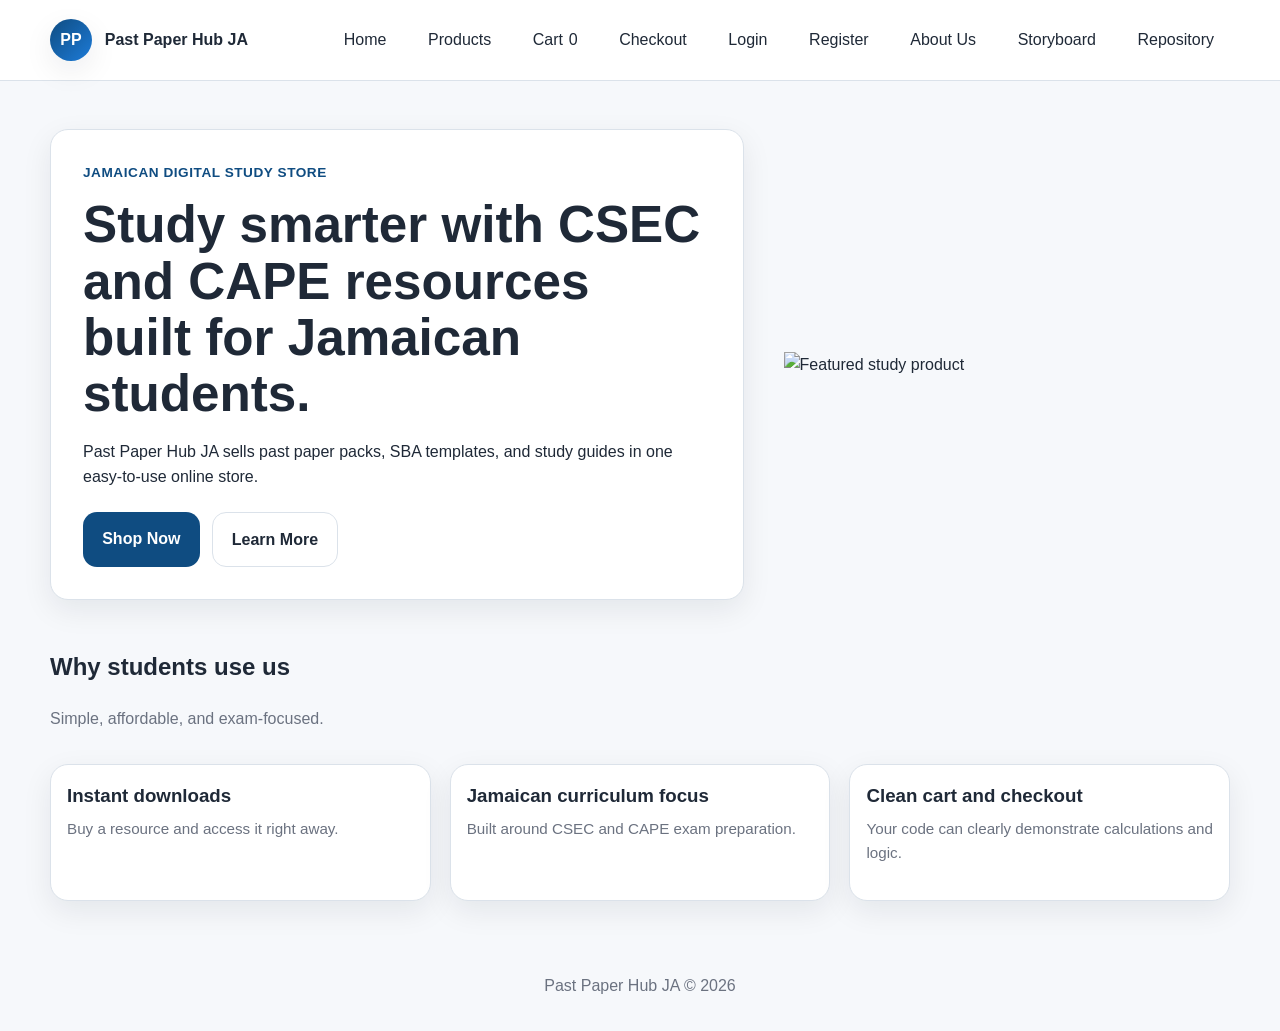
==== index.html @ 888a629d "Add files via upload" ====
<!DOCTYPE html>
<html lang="en">
<head>
  <meta charset="UTF-8">
  <meta name="viewport" content="width=device-width, initial-scale=1.0">
  <title>Past Paper Hub JA | Home</title>
  <link rel="stylesheet" href="../style.css">
</head>
<body>

<header>
  <div class="container navbar">
    <a class="brand" href="index.html">
      <span class="brand-badge">PP</span>
      <span>Past Paper Hub JA</span>
    </a>
    <nav aria-label="Main navigation">
      <ul>
        <li><a class="nav-link" href="index.html">Home</a></li>
        <li><a class="nav-link" href="products.html">Products</a></li>
        <li><a class="nav-link" href="cart.html">Cart <span data-cart-count>0</span></a></li>
        <li><a class="nav-link" href="checkout.html">Checkout</a></li>
        <li><a class="nav-link" href="login.html">Login</a></li>
        <li><a class="nav-link" href="register.html">Register</a></li>
        <li><a class="nav-link" href="about.html">About Us</a></li>
        <li><a class="nav-link" href="../Assets/StoryBoard.pdf" target="_blank" rel="noopener noreferrer">Storyboard</a></li>
        <li><a class="nav-link" href="https://github.com/jelorniejarrett-2402228/Past_Paper_Hub_JA_" target="_blank" rel="noopener noreferrer">Repository</a></li>
      </ul>
    </nav>
  </div>
</header>

  <main>
    <section class="hero">
      <div class="container hero-grid">
        <div class="hero-card">
          <p class="kicker">Jamaican digital study store</p>
          <h1>Study smarter with CSEC and CAPE resources built for Jamaican students.</h1>
          <p>Past Paper Hub JA sells past paper packs, SBA templates, and study guides in one easy-to-use online store.</p>
          <div class="hero-actions">
            <a class="btn btn-primary" href="products.html">Shop Now</a>
            <a class="btn btn-outline" href="about.html">Learn More</a>
          </div>
        </div>
        <div class="hero-image">
          <img src="../Assets/csec-maths.jpg" alt="Featured study product">
        </div>
      </div>
    </section>

    <section class="section">
      <div class="container">
        <div class="section-title">
          <div>
            <h2>Why students use us</h2>
            <p>Simple, affordable, and exam-focused.</p>
          </div>
        </div>
        <div class="grid products-grid">
          <article class="card">
            <div class="card-body">
              <h3>Instant downloads</h3>
              <p class="meta">Buy a resource and access it right away.</p>
            </div>
          </article>
          <article class="card">
            <div class="card-body">
              <h3>Jamaican curriculum focus</h3>
              <p class="meta">Built around CSEC and CAPE exam preparation.</p>
            </div>
          </article>
          <article class="card">
            <div class="card-body">
              <h3>Clean cart and checkout</h3>
              <p class="meta">Your code can clearly demonstrate calculations and logic.</p>
            </div>
          </article>
        </div>
      </div>
    </section>
  </main>
  <footer><div class="container">Past Paper Hub JA © 2026</div></footer>
  <script src="script.js"></script>
</body>
</html>
---- style.css ----
:root {
  --bg: #f6f8fb;
  --surface: #ffffff;
  --text: #1f2937;
  --muted: #6b7280;
  --primary: #0f4c81;
  --primary-dark: #0b375c;
  --accent: #f59e0b;
  --border: #dbe2ea;
  --success: #166534;
  --shadow: 0 10px 30px rgba(15, 23, 42, 0.08);
  --radius: 18px;
  --max-width: 1180px;
  --font: Arial, Helvetica, sans-serif;
}

* { box-sizing: border-box; }
html { scroll-behavior: smooth; }
body {
  margin: 0;
  font-family: var(--font);
  color: var(--text);
  background: var(--bg);
  line-height: 1.6;
}
img { max-width: 100%; display: block; }
a { color: inherit; text-decoration: none; }
.container {
  width: min(100% - 2rem, var(--max-width));
  margin-inline: auto;
}
header {
  position: sticky; top: 0; z-index: 100;
  background: rgba(255, 255, 255, 0.94);
  backdrop-filter: blur(8px);
  border-bottom: 1px solid var(--border);
}
.navbar {
  display: flex; align-items: center; justify-content: space-between;
  gap: 1rem; padding: 1rem 0;
}
.brand {
  display: flex; align-items: center; gap: .8rem; font-weight: 700;
}
.brand-badge {
  width: 42px; height: 42px; border-radius: 50%;
  display: grid; place-items: center;
  background: linear-gradient(135deg, var(--primary), #1d7bd8);
  color: white; box-shadow: var(--shadow);
}
nav ul {
  list-style: none; padding: 0; margin: 0;
  display: flex; flex-wrap: wrap; gap: .6rem;
}
nav a, .nav-link {
  display: inline-flex; align-items: center; gap: .35rem;
  padding: .7rem 1rem; border-radius: 999px; transition: .2s ease;
}
nav a:hover, nav a:focus, .nav-link:hover, .nav-link:focus {
  background: #e8f1fb; outline: none;
}
.nav-link.active { background: var(--primary); color: white; }
.hero { padding: 3rem 0 2rem; }
.hero-grid {
  display: grid; grid-template-columns: 1.2fr .8fr; gap: 1.5rem; align-items: center;
}
.hero-card, .card, .panel, .table-wrap, .form-card, .summary-card, .modal-content {
  background: var(--surface); border: 1px solid var(--border);
  border-radius: var(--radius); box-shadow: var(--shadow);
}
.hero-card { padding: 2rem; }
.kicker {
  color: var(--primary); font-weight: 700; letter-spacing: .04em;
  text-transform: uppercase; font-size: .85rem;
}
h1, h2, h3, p { margin-top: 0; }
h1 { font-size: clamp(2rem, 4vw, 3.5rem); line-height: 1.1; margin-bottom: 1rem; }
.hero-actions {
  display: flex; flex-wrap: wrap; gap: .75rem; margin-top: 1.4rem;
}
.btn {
  border: none; cursor: pointer; padding: .85rem 1.2rem;
  border-radius: 14px; font-weight: 700;
  transition: transform .15s ease, background .2s ease, opacity .2s ease;
}
.btn:hover { transform: translateY(-1px); }
.btn-primary { background: var(--primary); color: white; }
.btn-primary:hover { background: var(--primary-dark); }
.btn-outline { background: transparent; border: 1px solid var(--border); color: var(--text); }
.btn-danger { background: #dc2626; color: white; }
.btn-soft { background: #eef4fb; color: var(--primary-dark); }
.hero-image { padding: 1rem; }
.section { padding: 1rem 0 3rem; }
.section-title {
  display: flex; justify-content: space-between; align-items: end;
  gap: 1rem; margin-bottom: 1rem;
}
.section-title p { color: var(--muted); }
.grid { display: grid; gap: 1.2rem; }
.products-grid { grid-template-columns: repeat(auto-fit, minmax(240px, 1fr)); }
.card { overflow: hidden; }
.card-body { padding: 1rem 1rem 1.2rem; }
.card h3 { margin-bottom: .4rem; }
.price { font-weight: 700; color: var(--primary); }
.tag {
  display: inline-block; font-size: .8rem; background: #edf4ff; color: var(--primary-dark);
  padding: .3rem .55rem; border-radius: 999px; margin-bottom: .75rem;
}
.meta { color: var(--muted); font-size: .95rem; }
.card-actions { display: flex; gap: .6rem; margin-top: 1rem; }
.card-actions .btn { flex: 1; }
.form-card, .summary-card, .panel { padding: 1.3rem; }
.form-grid {
  display: grid; grid-template-columns: repeat(2, minmax(0, 1fr)); gap: 1rem;
}
.span-all { grid-column: 1 / -1; }
.two-col { grid-template-columns: 1fr 1fr; }
label { display: block; font-weight: 700; margin-bottom: .4rem; }
input, select, textarea {
  width: 100%; padding: .85rem .95rem; border-radius: 12px;
  border: 1px solid var(--border); font: inherit; background: white;
}
input:focus, select:focus, textarea:focus {
  outline: 2px solid rgba(15, 76, 129, .18); border-color: var(--primary);
}
.form-help { color: var(--muted); font-size: .92rem; margin-top: .35rem; }
.message {
  margin-top: 1rem; padding: .9rem 1rem; border-radius: 14px; display: none;
}
.message.success {
  display: block; background: #ecfdf5; color: var(--success);
  border: 1px solid #bbf7d0;
}
.message.error {
  display: block; background: #fef2f2; color: #b91c1c;
  border: 1px solid #fecaca;
}
.table-wrap { overflow-x: auto; }
table { width: 100%; border-collapse: collapse; }
th, td { padding: .9rem .75rem; border-bottom: 1px solid var(--border); text-align: left; }
th { background: #f8fbff; }
.cart-actions, .checkout-actions {
  display: flex; flex-wrap: wrap; gap: .75rem; margin-top: 1rem;
}
.checkout-layout { display: grid; grid-template-columns: 1fr .8fr; gap: 1.2rem; }
.summary-list { display: grid; gap: .75rem; margin-top: 1rem; }
.summary-row {
  display: flex; justify-content: space-between; gap: 1rem;
  padding-bottom: .7rem; border-bottom: 1px dashed var(--border);
}
.summary-row strong { color: var(--primary-dark); }
footer { padding: 1.5rem 0 2rem; color: var(--muted); text-align: center; }
.alert {
  padding: .85rem 1rem; border-radius: 14px; background: #eff6ff;
  border: 1px solid #bfdbfe; margin-bottom: 1rem;
}
.modal {
  position: fixed; inset: 0; display: none; place-items: center;
  background: rgba(15, 23, 42, 0.55); padding: 1rem;
}
.modal.show { display: grid; }
.modal-content {
  width: min(520px, 100%); padding: 1.4rem;
}

/* IA#2 CSS - Responsive layout for mobile and desktop */
@media (max-width: 950px) {
  .hero-grid, .checkout-layout { grid-template-columns: 1fr; }
}
@media (max-width: 700px) {
  .navbar { flex-direction: column; align-items: flex-start; }
  nav ul { width: 100%; }
  nav a, .nav-link { width: 100%; justify-content: center; }
  .form-grid { grid-template-columns: 1fr; }
  .hero-card { padding: 1.4rem; }
}
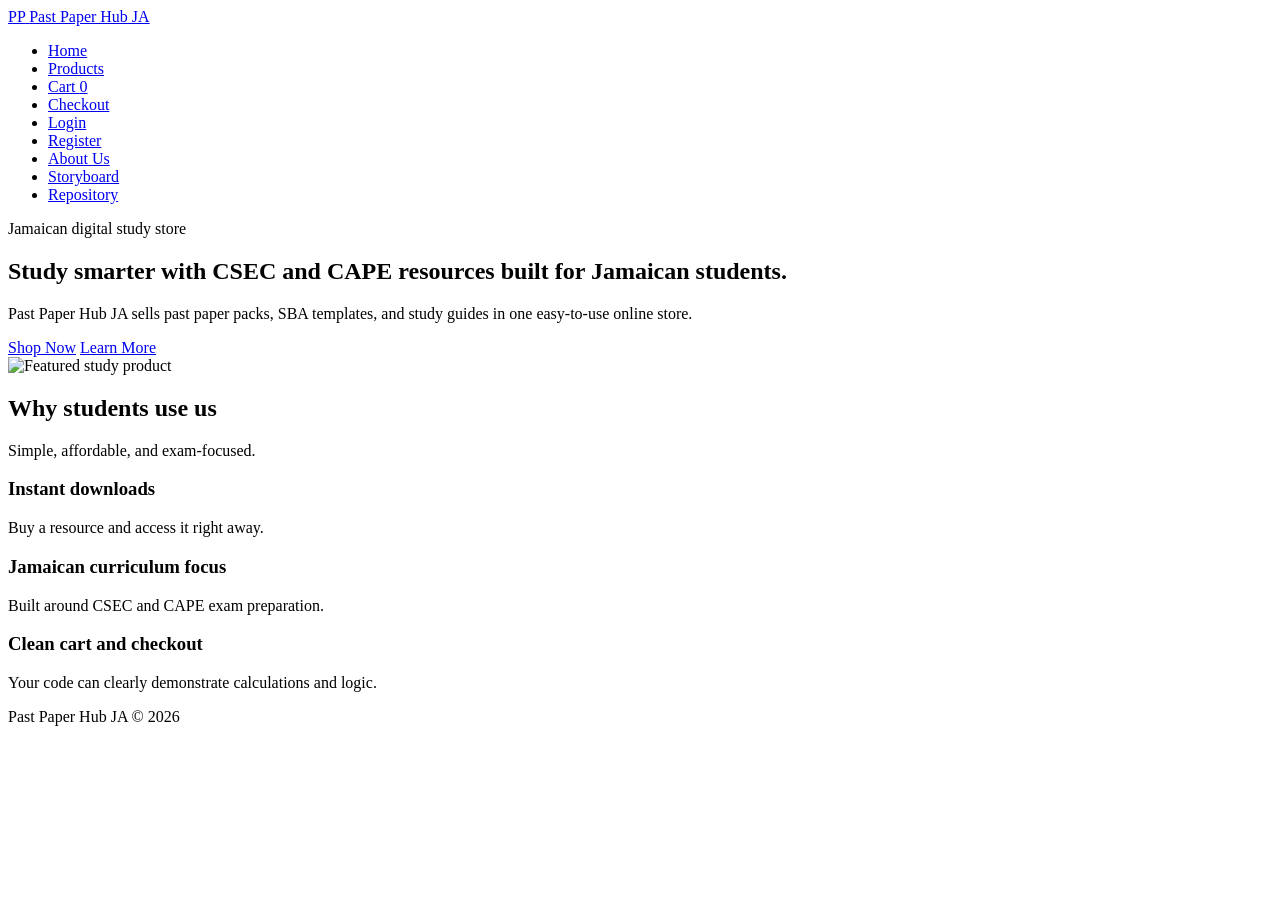
==== commit aea06ac8: "Update index.html" ====
--- a/index.html
+++ b/index.html
@@ -4,7 +4,7 @@
   <meta charset="UTF-8">
   <meta name="viewport" content="width=device-width, initial-scale=1.0">
   <title>Past Paper Hub JA | Home</title>
-  <link rel="stylesheet" href="../style.css">
+  <link rel="stylesheet" href="../css/style.css">
 </head>
 <body>
 
@@ -82,4 +82,4 @@
   <footer><div class="container">Past Paper Hub JA © 2026</div></footer>
   <script src="script.js"></script>
 </body>
-</html>+</html>
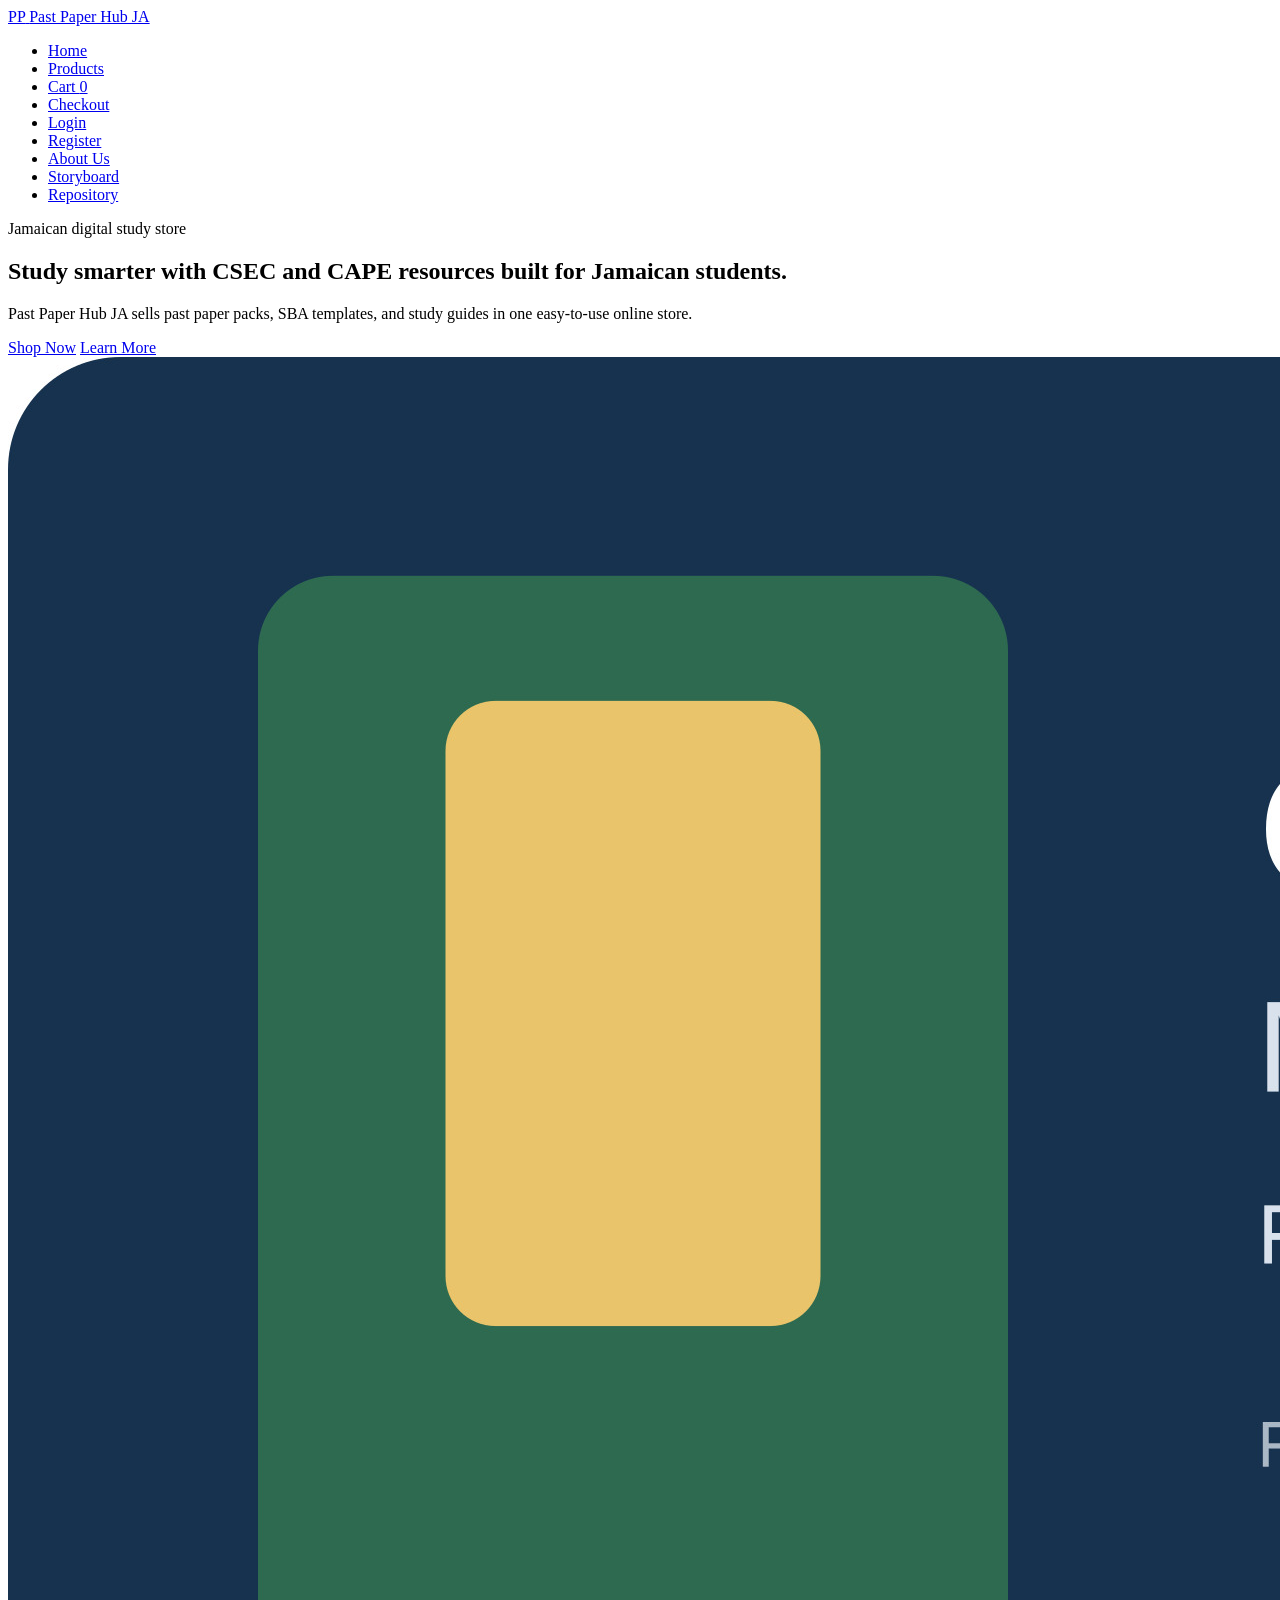
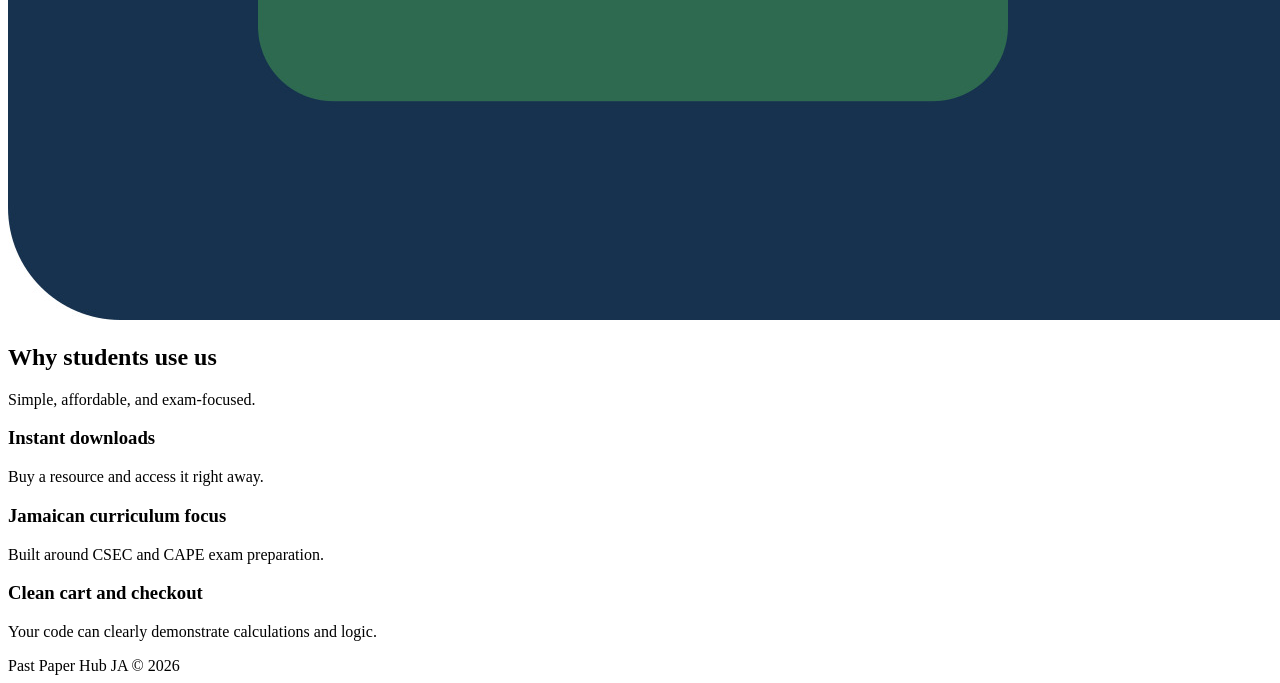
==== commit 601a8b3f: "Update index.html" ====
--- a/index.html
+++ b/index.html
@@ -43,7 +43,7 @@
           </div>
         </div>
         <div class="hero-image">
-          <img src="../Assets/csec-maths.jpg" alt="Featured study product">
+          <img src="csec-maths.jpg" alt="Featured study product">
         </div>
       </div>
     </section>
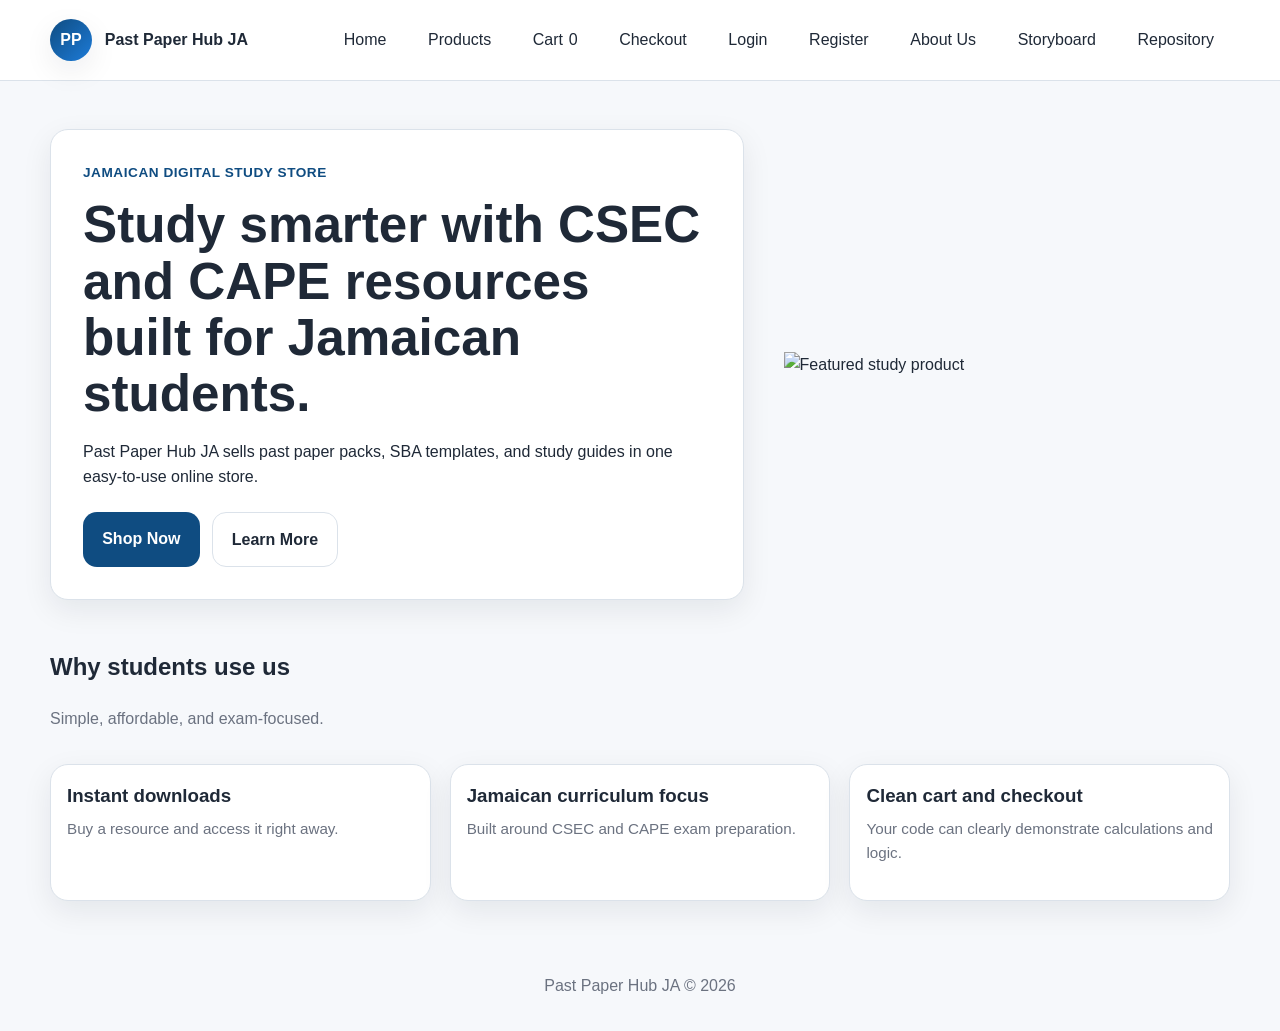
==== commit e2016560: "Update index.html" ====
--- a/index.html
+++ b/index.html
@@ -4,7 +4,7 @@
   <meta charset="UTF-8">
   <meta name="viewport" content="width=device-width, initial-scale=1.0">
   <title>Past Paper Hub JA | Home</title>
-  <link rel="stylesheet" href="../css/style.css">
+  <link rel="stylesheet" href="style.css">
 </head>
 <body>
 
@@ -43,7 +43,7 @@
           </div>
         </div>
         <div class="hero-image">
-          <img src="csec-maths.jpg" alt="Featured study product">
+          <img src="../Assets/csec-maths.jpg" alt="Featured study product">
         </div>
       </div>
     </section>
--- a/style.css
+++ b/style.css
@@ -0,0 +1,176 @@
+:root {
+  --bg: #f6f8fb;
+  --surface: #ffffff;
+  --text: #1f2937;
+  --muted: #6b7280;
+  --primary: #0f4c81;
+  --primary-dark: #0b375c;
+  --accent: #f59e0b;
+  --border: #dbe2ea;
+  --success: #166534;
+  --shadow: 0 10px 30px rgba(15, 23, 42, 0.08);
+  --radius: 18px;
+  --max-width: 1180px;
+  --font: Arial, Helvetica, sans-serif;
+}
+
+* { box-sizing: border-box; }
+html { scroll-behavior: smooth; }
+body {
+  margin: 0;
+  font-family: var(--font);
+  color: var(--text);
+  background: var(--bg);
+  line-height: 1.6;
+}
+img { max-width: 100%; display: block; }
+a { color: inherit; text-decoration: none; }
+.container {
+  width: min(100% - 2rem, var(--max-width));
+  margin-inline: auto;
+}
+header {
+  position: sticky; top: 0; z-index: 100;
+  background: rgba(255, 255, 255, 0.94);
+  backdrop-filter: blur(8px);
+  border-bottom: 1px solid var(--border);
+}
+.navbar {
+  display: flex; align-items: center; justify-content: space-between;
+  gap: 1rem; padding: 1rem 0;
+}
+.brand {
+  display: flex; align-items: center; gap: .8rem; font-weight: 700;
+}
+.brand-badge {
+  width: 42px; height: 42px; border-radius: 50%;
+  display: grid; place-items: center;
+  background: linear-gradient(135deg, var(--primary), #1d7bd8);
+  color: white; box-shadow: var(--shadow);
+}
+nav ul {
+  list-style: none; padding: 0; margin: 0;
+  display: flex; flex-wrap: wrap; gap: .6rem;
+}
+nav a, .nav-link {
+  display: inline-flex; align-items: center; gap: .35rem;
+  padding: .7rem 1rem; border-radius: 999px; transition: .2s ease;
+}
+nav a:hover, nav a:focus, .nav-link:hover, .nav-link:focus {
+  background: #e8f1fb; outline: none;
+}
+.nav-link.active { background: var(--primary); color: white; }
+.hero { padding: 3rem 0 2rem; }
+.hero-grid {
+  display: grid; grid-template-columns: 1.2fr .8fr; gap: 1.5rem; align-items: center;
+}
+.hero-card, .card, .panel, .table-wrap, .form-card, .summary-card, .modal-content {
+  background: var(--surface); border: 1px solid var(--border);
+  border-radius: var(--radius); box-shadow: var(--shadow);
+}
+.hero-card { padding: 2rem; }
+.kicker {
+  color: var(--primary); font-weight: 700; letter-spacing: .04em;
+  text-transform: uppercase; font-size: .85rem;
+}
+h1, h2, h3, p { margin-top: 0; }
+h1 { font-size: clamp(2rem, 4vw, 3.5rem); line-height: 1.1; margin-bottom: 1rem; }
+.hero-actions {
+  display: flex; flex-wrap: wrap; gap: .75rem; margin-top: 1.4rem;
+}
+.btn {
+  border: none; cursor: pointer; padding: .85rem 1.2rem;
+  border-radius: 14px; font-weight: 700;
+  transition: transform .15s ease, background .2s ease, opacity .2s ease;
+}
+.btn:hover { transform: translateY(-1px); }
+.btn-primary { background: var(--primary); color: white; }
+.btn-primary:hover { background: var(--primary-dark); }
+.btn-outline { background: transparent; border: 1px solid var(--border); color: var(--text); }
+.btn-danger { background: #dc2626; color: white; }
+.btn-soft { background: #eef4fb; color: var(--primary-dark); }
+.hero-image { padding: 1rem; }
+.section { padding: 1rem 0 3rem; }
+.section-title {
+  display: flex; justify-content: space-between; align-items: end;
+  gap: 1rem; margin-bottom: 1rem;
+}
+.section-title p { color: var(--muted); }
+.grid { display: grid; gap: 1.2rem; }
+.products-grid { grid-template-columns: repeat(auto-fit, minmax(240px, 1fr)); }
+.card { overflow: hidden; }
+.card-body { padding: 1rem 1rem 1.2rem; }
+.card h3 { margin-bottom: .4rem; }
+.price { font-weight: 700; color: var(--primary); }
+.tag {
+  display: inline-block; font-size: .8rem; background: #edf4ff; color: var(--primary-dark);
+  padding: .3rem .55rem; border-radius: 999px; margin-bottom: .75rem;
+}
+.meta { color: var(--muted); font-size: .95rem; }
+.card-actions { display: flex; gap: .6rem; margin-top: 1rem; }
+.card-actions .btn { flex: 1; }
+.form-card, .summary-card, .panel { padding: 1.3rem; }
+.form-grid {
+  display: grid; grid-template-columns: repeat(2, minmax(0, 1fr)); gap: 1rem;
+}
+.span-all { grid-column: 1 / -1; }
+.two-col { grid-template-columns: 1fr 1fr; }
+label { display: block; font-weight: 700; margin-bottom: .4rem; }
+input, select, textarea {
+  width: 100%; padding: .85rem .95rem; border-radius: 12px;
+  border: 1px solid var(--border); font: inherit; background: white;
+}
+input:focus, select:focus, textarea:focus {
+  outline: 2px solid rgba(15, 76, 129, .18); border-color: var(--primary);
+}
+.form-help { color: var(--muted); font-size: .92rem; margin-top: .35rem; }
+.message {
+  margin-top: 1rem; padding: .9rem 1rem; border-radius: 14px; display: none;
+}
+.message.success {
+  display: block; background: #ecfdf5; color: var(--success);
+  border: 1px solid #bbf7d0;
+}
+.message.error {
+  display: block; background: #fef2f2; color: #b91c1c;
+  border: 1px solid #fecaca;
+}
+.table-wrap { overflow-x: auto; }
+table { width: 100%; border-collapse: collapse; }
+th, td { padding: .9rem .75rem; border-bottom: 1px solid var(--border); text-align: left; }
+th { background: #f8fbff; }
+.cart-actions, .checkout-actions {
+  display: flex; flex-wrap: wrap; gap: .75rem; margin-top: 1rem;
+}
+.checkout-layout { display: grid; grid-template-columns: 1fr .8fr; gap: 1.2rem; }
+.summary-list { display: grid; gap: .75rem; margin-top: 1rem; }
+.summary-row {
+  display: flex; justify-content: space-between; gap: 1rem;
+  padding-bottom: .7rem; border-bottom: 1px dashed var(--border);
+}
+.summary-row strong { color: var(--primary-dark); }
+footer { padding: 1.5rem 0 2rem; color: var(--muted); text-align: center; }
+.alert {
+  padding: .85rem 1rem; border-radius: 14px; background: #eff6ff;
+  border: 1px solid #bfdbfe; margin-bottom: 1rem;
+}
+.modal {
+  position: fixed; inset: 0; display: none; place-items: center;
+  background: rgba(15, 23, 42, 0.55); padding: 1rem;
+}
+.modal.show { display: grid; }
+.modal-content {
+  width: min(520px, 100%); padding: 1.4rem;
+}
+
+/* IA#2 CSS - Responsive layout for mobile and desktop */
+@media (max-width: 950px) {
+  .hero-grid, .checkout-layout { grid-template-columns: 1fr; }
+}
+@media (max-width: 700px) {
+  .navbar { flex-direction: column; align-items: flex-start; }
+  nav ul { width: 100%; }
+  nav a, .nav-link { width: 100%; justify-content: center; }
+  .form-grid { grid-template-columns: 1fr; }
+  .hero-card { padding: 1.4rem; }
+}
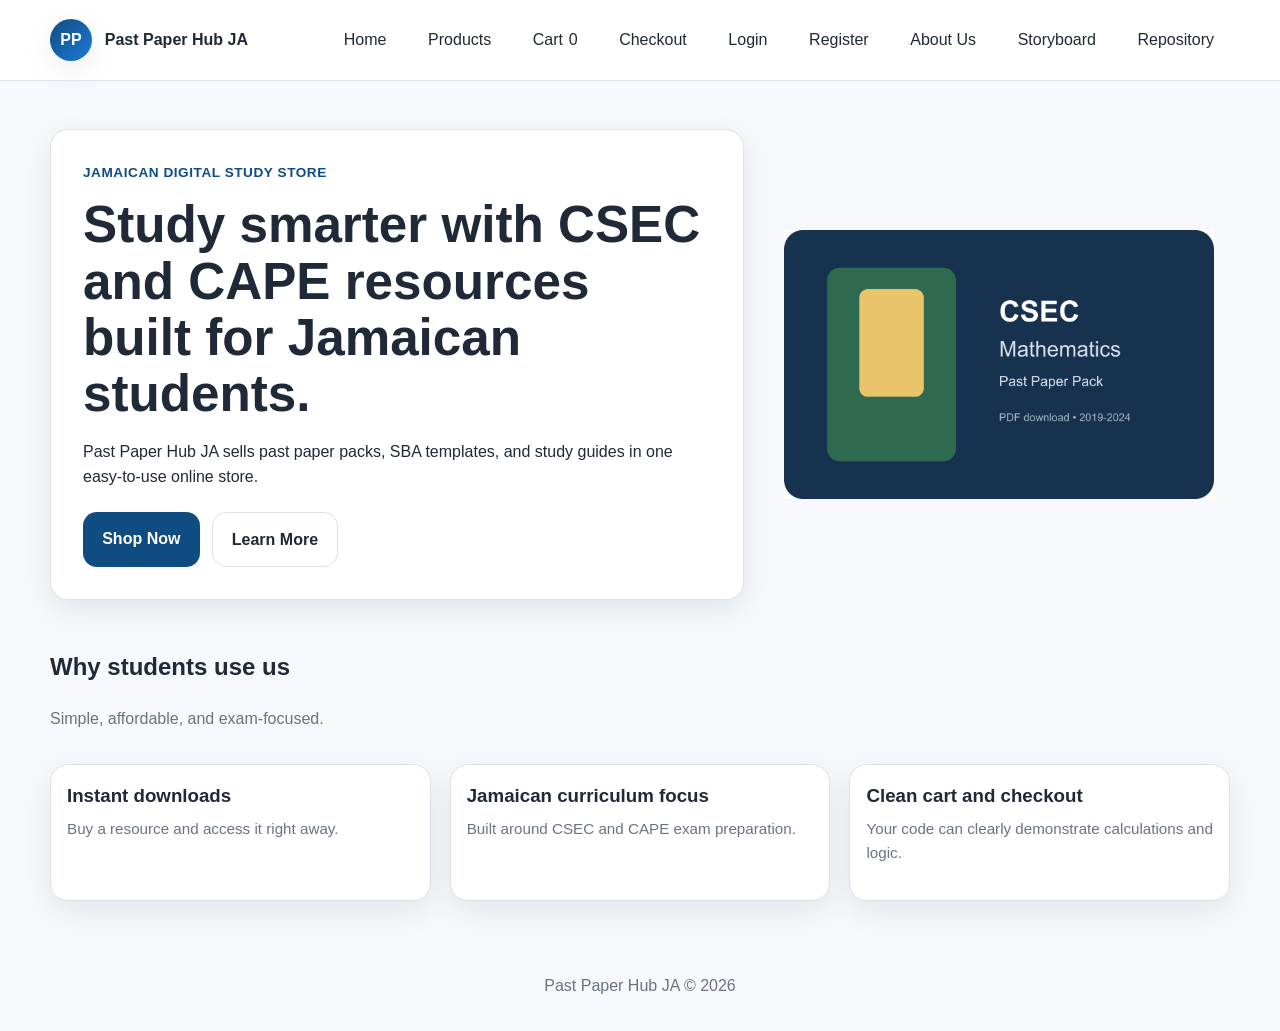
==== commit 1fec37c3: "Update index.html" ====
--- a/index.html
+++ b/index.html
@@ -43,7 +43,7 @@
           </div>
         </div>
         <div class="hero-image">
-          <img src="../Assets/csec-maths.jpg" alt="Featured study product">
+          <img src="csec-maths.jpg" alt="Featured study product">
         </div>
       </div>
     </section>
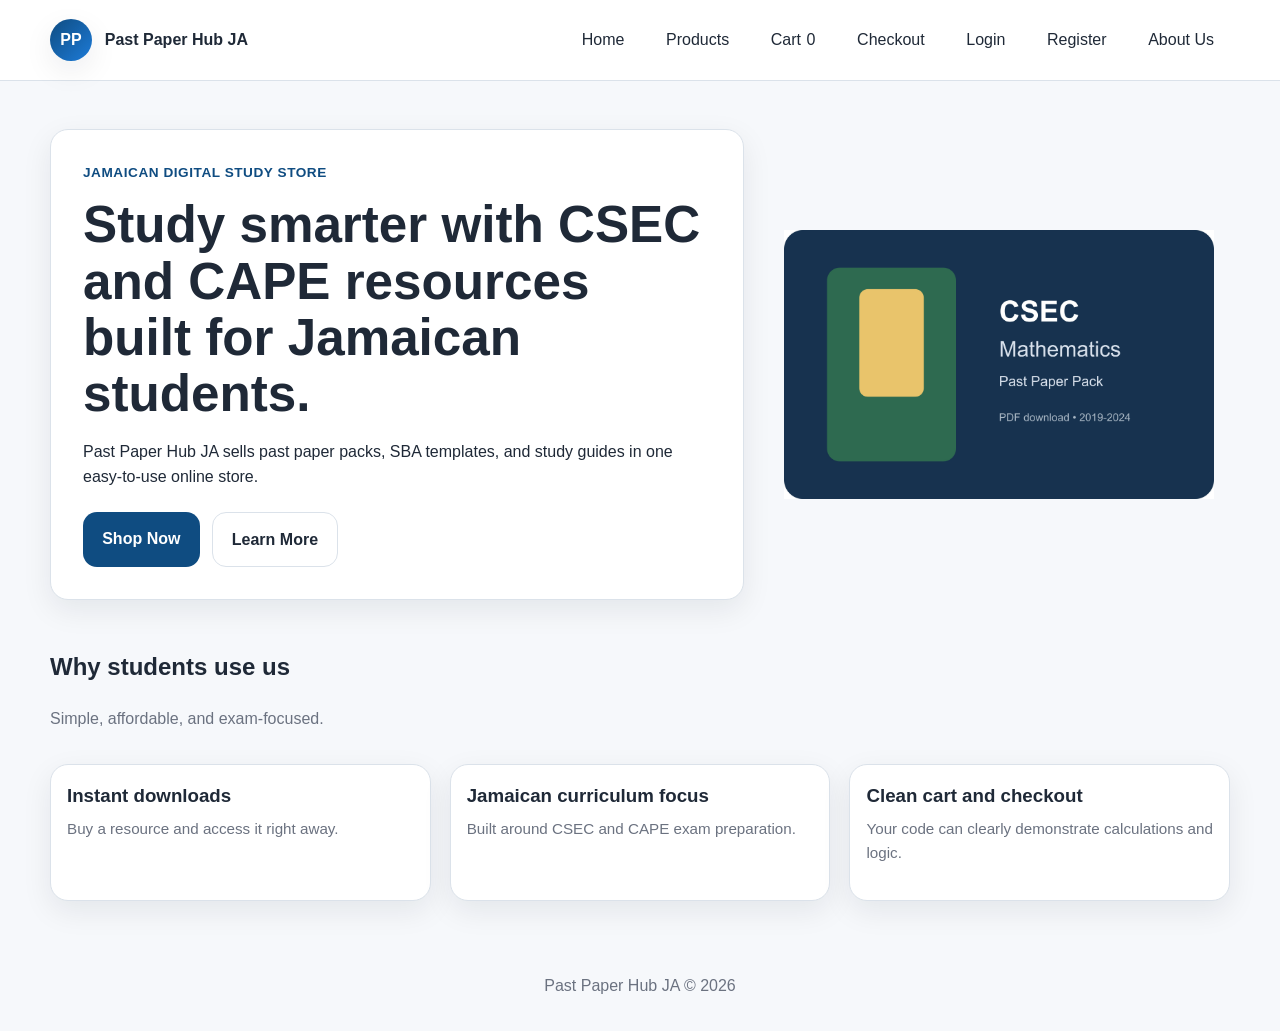
==== commit b8488146: "Update index.html" ====
--- a/index.html
+++ b/index.html
@@ -23,8 +23,6 @@
         <li><a class="nav-link" href="login.html">Login</a></li>
         <li><a class="nav-link" href="register.html">Register</a></li>
         <li><a class="nav-link" href="about.html">About Us</a></li>
-        <li><a class="nav-link" href="../Assets/StoryBoard.pdf" target="_blank" rel="noopener noreferrer">Storyboard</a></li>
-        <li><a class="nav-link" href="https://github.com/jelorniejarrett-2402228/Past_Paper_Hub_JA_" target="_blank" rel="noopener noreferrer">Repository</a></li>
       </ul>
     </nav>
   </div>
